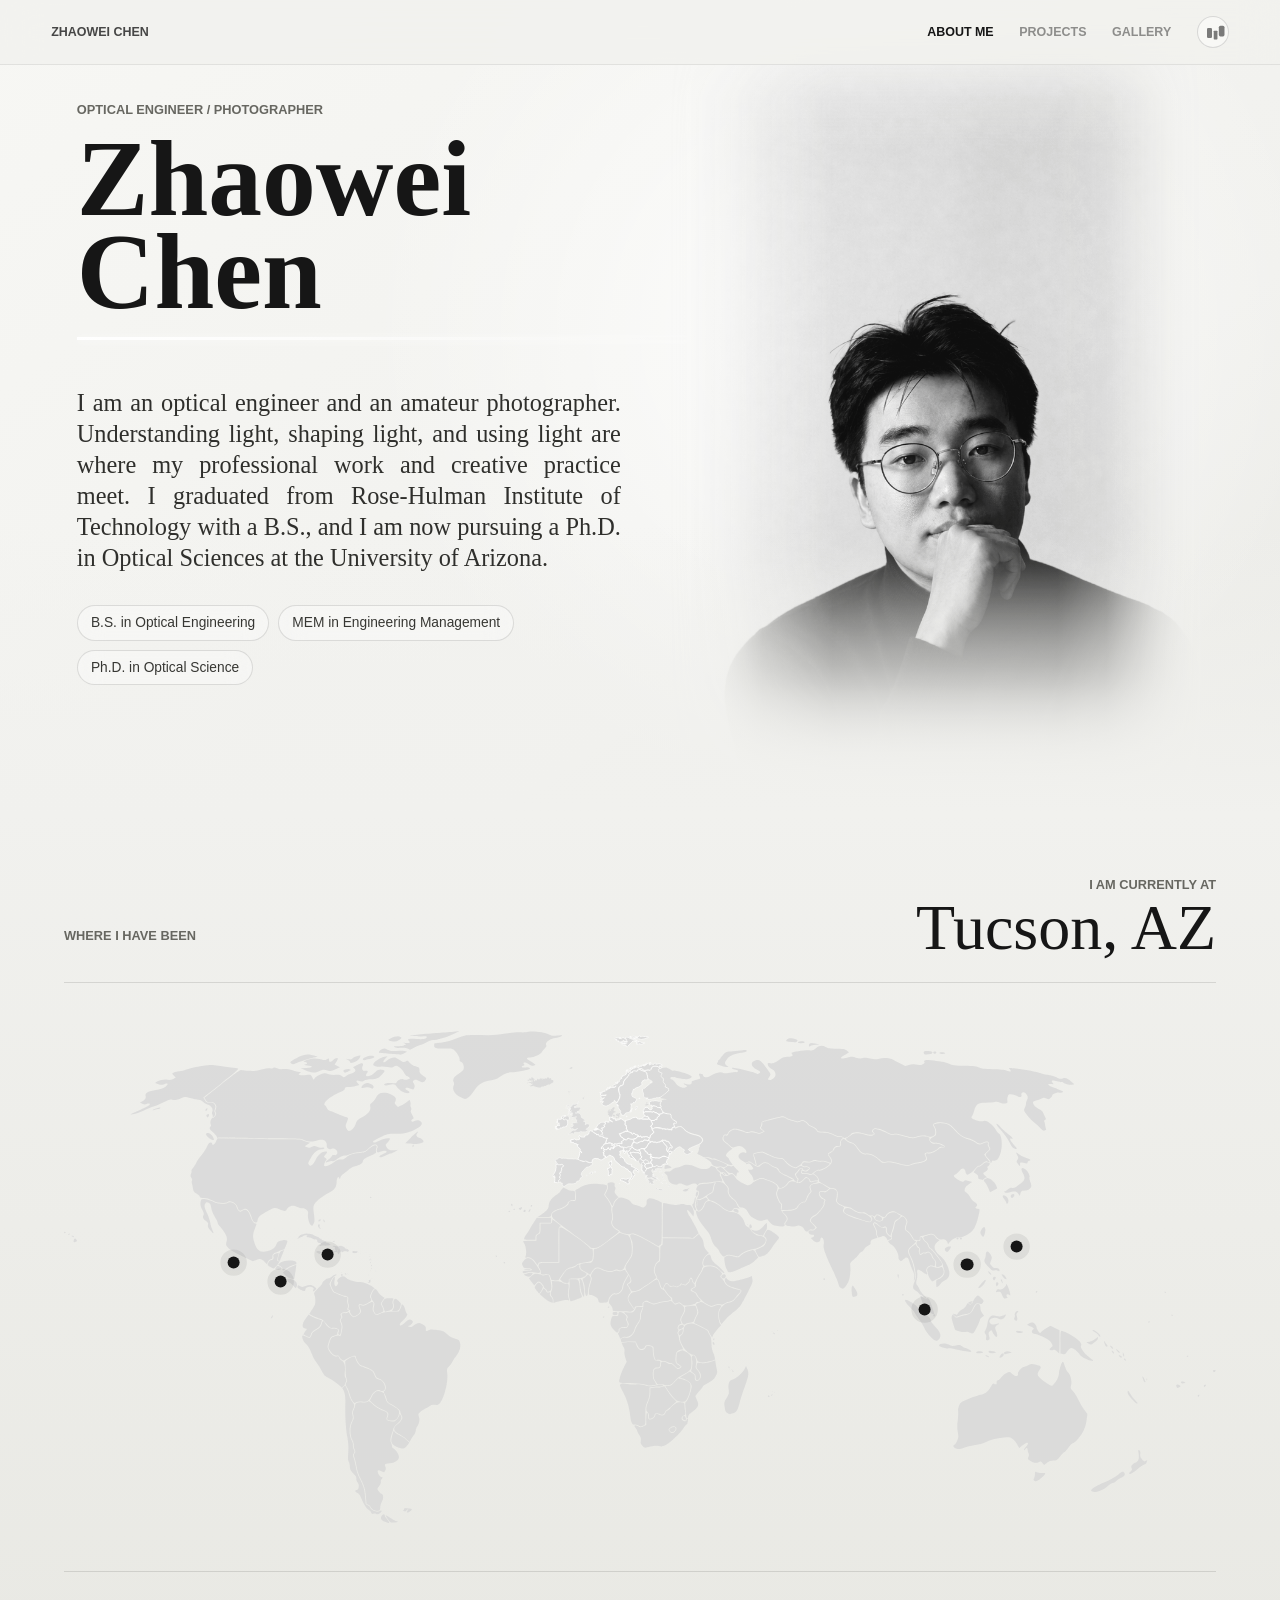
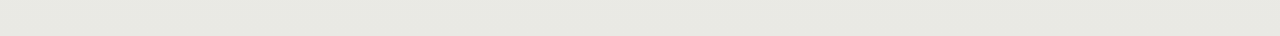
==== index.html @ 00fb849f "Publish personal website" ====
<!doctype html>
<html lang="en">
  <head>
    <meta charset="UTF-8" />
    <meta name="viewport" content="width=device-width, initial-scale=1.0" />
    <title>Zhaowei Chen</title>
    <link rel="stylesheet" href="styles.css" />
    <meta name="referrer" content="strict-origin-when-cross-origin" />
  </head>
  <body>
    <header class="site-header">
      <a class="site-mark" href="index.html">Zhaowei Chen</a>
      <nav class="site-nav" aria-label="Main navigation">
        <a class="is-active" href="index.html">About Me</a>
        <a href="projects.html">Projects</a>
        <a href="gallery.html">Gallery</a>
        <button class="music-toggle" type="button" aria-label="Play rainy jazz background music">
          <span aria-hidden="true"></span>
        </button>
      </nav>
    </header>

    <main class="page-shell">
      <section class="hero" aria-labelledby="intro-title">
        <div class="portrait-wash" aria-hidden="true"></div>

        <div class="intro">
          <p class="eyebrow">Optical engineer / photographer</p>
          <h1 id="intro-title">
            Zhaowei<br />
            Chen
          </h1>
          <p class="intro-copy">
            I am an optical engineer and an amateur photographer. Understanding
            light, shaping light, and using light are where my professional work
            and creative practice meet. I graduated from Rose-Hulman Institute
            of Technology with a B.S., and I am now pursuing a Ph.D. in Optical
            Sciences at the University of Arizona.
          </p>
          <div class="details" aria-label="Profile details">
            <span>B.S. in Optical Engineering</span>
            <span>MEM in Engineering Management</span>
            <span>Ph.D. in Optical Science</span>
          </div>
        </div>
      </section>

      <section class="map-section" aria-labelledby="map-title">
        <div class="map-heading">
          <p class="eyebrow">Where I have been</p>
          <div class="current-location">
            <p>I am currently at</p>
            <h2 id="map-title">Tucson, AZ</h2>
          </div>
        </div>

        <div class="map-wrap" aria-label="World map with places I have lived and worked">
          <img class="world-map" src="Web_image/Map/world-map-gray.svg" alt="" />
          <div class="map-spots" aria-label="Editable map spots"></div>
        </div>
      </section>
    </main>
    <script src="music.js"></script>
    <script src="script.js"></script>
    <script src="site-protection.js"></script>
  </body>
</html>
---- styles.css ----
:root {
  --paper: #f1f1ee;
  --paper-deep: #deded8;
  --ink: #161616;
  --soft-ink: #676761;
  --hairline: rgba(20, 20, 18, 0.12);
  --ua-red: #ab0520;
  --ua-blue: #0c234b;
}

* {
  box-sizing: border-box;
}

html {
  scroll-behavior: smooth;
}

body {
  margin: 0;
  min-height: 100vh;
  color: var(--ink);
  background:
    radial-gradient(circle at 66% 20%, rgba(255, 255, 255, 0.8), transparent 30rem),
    linear-gradient(145deg, #f7f7f4 0%, var(--paper) 46%, var(--paper-deep) 100%);
  font-family: -apple-system, BlinkMacSystemFont, "SF Pro Display", "Segoe UI", sans-serif;
}

.page-shell {
  min-height: 100vh;
  overflow: hidden;
}

.site-header {
  position: fixed;
  top: 0;
  left: 0;
  right: 0;
  z-index: 10;
  display: flex;
  align-items: center;
  justify-content: space-between;
  gap: 1rem;
  padding: 1rem clamp(1.25rem, 4vw, 4rem);
  background: rgba(241, 241, 238, 0.78);
  border-bottom: 1px solid rgba(20, 20, 18, 0.08);
  backdrop-filter: blur(18px);
}

.site-mark,
.site-nav a {
  color: rgba(22, 22, 22, 0.78);
  font-size: 0.78rem;
  font-weight: 650;
  letter-spacing: 0;
  text-decoration: none;
  text-transform: uppercase;
}

.site-nav {
  display: flex;
  align-items: center;
  gap: clamp(0.8rem, 2vw, 1.6rem);
}

.site-nav a {
  color: rgba(22, 22, 22, 0.46);
  transition: color 160ms ease;
}

.site-nav a:hover,
.site-nav a.is-active {
  color: var(--ink);
}

.music-toggle {
  position: relative;
  width: 2rem;
  height: 2rem;
  padding: 0;
  border: 1px solid rgba(22, 22, 22, 0.14);
  border-radius: 50%;
  background: rgba(255, 255, 255, 0.42);
  color: rgba(22, 22, 22, 0.56);
  cursor: pointer;
  transition:
    background 180ms ease,
    border-color 180ms ease,
    color 180ms ease,
    transform 180ms ease;
}

.music-toggle::before {
  content: "";
  position: absolute;
  left: 0.55rem;
  top: 0.68rem;
  width: 0.32rem;
  height: 0.62rem;
  border-radius: 0.08rem;
  background: currentColor;
  box-shadow:
    0.38rem 0.13rem 0 -0.04rem currentColor,
    0.76rem -0.12rem 0 0.02rem currentColor;
}

.music-toggle::after {
  content: "";
  position: absolute;
  inset: 0.38rem;
  border: 1px solid currentColor;
  border-left-color: transparent;
  border-bottom-color: transparent;
  border-radius: 50%;
  opacity: 0;
  transform: rotate(38deg) scale(0.72);
  transition:
    opacity 180ms ease,
    transform 180ms ease;
}

.music-toggle:hover,
.music-toggle.is-playing {
  background: rgba(255, 255, 255, 0.78);
  border-color: rgba(22, 22, 22, 0.28);
  color: var(--ink);
  transform: translateY(-1px);
}

.music-toggle.is-playing::after {
  opacity: 0.72;
  transform: rotate(38deg) scale(1);
}

.hero {
  position: relative;
  display: grid;
  grid-template-columns: minmax(34rem, 0.82fr) minmax(31rem, 0.78fr);
  column-gap: clamp(4rem, 8vw, 9rem);
  width: 100%;
  max-width: 1440px;
  min-height: min(72vh, 860px);
  margin: 0 auto;
  padding: clamp(5.5rem, 8vw, 8rem) clamp(2rem, 5vw, 5rem) clamp(2rem, 5vw, 5rem);
  padding-left: clamp(3rem, 6vw, 7rem);
  padding-right: clamp(3rem, 6vw, 7rem);
  align-items: end;
  isolation: isolate;
}

.portrait-wash {
  position: absolute;
  inset: 0 clamp(3rem, 6vw, 7rem) 0 auto;
  width: min(42vw, 620px);
  z-index: -2;
  background-image: url("Web_image/About%20me/portrait_good.png");
  background-size: min(40vw, 590px) auto;
  background-repeat: no-repeat;
  background-position: right center;
  filter: saturate(0.2) contrast(1.03);
  opacity: 0.94;
  mask-image:
    linear-gradient(90deg, transparent 0%, rgba(0, 0, 0, 0.28) 12%, black 31%, black 73%, rgba(0, 0, 0, 0.55) 88%, transparent 100%),
    linear-gradient(0deg, transparent 0%, rgba(0, 0, 0, 0.22) 6%, rgba(0, 0, 0, 0.72) 16%, black 31%, black 88%, transparent 100%);
  mask-composite: intersect;
  -webkit-mask-image:
    linear-gradient(90deg, transparent 0%, rgba(0, 0, 0, 0.28) 12%, black 31%, black 73%, rgba(0, 0, 0, 0.55) 88%, transparent 100%),
    linear-gradient(0deg, transparent 0%, rgba(0, 0, 0, 0.22) 6%, rgba(0, 0, 0, 0.72) 16%, black 31%, black 88%, transparent 100%);
  -webkit-mask-composite: source-in;
}

.portrait-wash::after {
  content: "";
  position: absolute;
  inset: 0;
  background:
    linear-gradient(180deg, var(--paper) 0%, rgba(241, 241, 238, 0) 18%),
    linear-gradient(90deg, var(--paper) 0%, rgba(241, 241, 238, 0) 18%, rgba(241, 241, 238, 0) 82%, var(--paper) 100%),
    linear-gradient(0deg, var(--paper) 0%, rgba(241, 241, 238, 0.82) 7%, rgba(241, 241, 238, 0.34) 18%, rgba(241, 241, 238, 0) 34%);
  pointer-events: none;
}

.hero::after {
  content: "";
  position: absolute;
  inset: auto 0 0;
  height: 18rem;
  z-index: -1;
  background: linear-gradient(0deg, var(--paper) 0%, rgba(241, 241, 238, 0) 100%);
}

.intro {
  grid-column: 1;
  width: min(640px, 100%);
  padding-bottom: clamp(2rem, 5vw, 4rem);
  transform: none;
}

.eyebrow {
  margin: 0 0 1rem;
  color: var(--soft-ink);
  font-size: clamp(0.72rem, 1vw, 0.82rem);
  font-weight: 600;
  letter-spacing: 0;
  text-transform: uppercase;
}

h2 {
  font-family: Georgia, "Times New Roman", Times, serif;
  letter-spacing: 0;
}

.intro-copy {
  font-family: "Times New Roman", Times, Georgia, serif;
  letter-spacing: 0;
}

h1 {
  position: relative;
  display: inline-block;
  margin: 0;
  font-family: Georgia, "Times New Roman", Times, serif;
  font-size: clamp(4.4rem, 8.4vw, 8.3rem);
  font-weight: 700;
  line-height: 0.86;
  letter-spacing: 0;
}

h1::after {
  content: "";
  display: block;
  width: min(48vw, 620px);
  height: 3px;
  margin-top: clamp(0.75rem, 1.5vw, 1.3rem);
  background: linear-gradient(90deg, rgba(255, 255, 255, 0.98) 0%, rgba(255, 255, 255, 0.7) 38%, rgba(255, 255, 255, 0) 100%);
  box-shadow: 0 1px 10px rgba(255, 255, 255, 0.72);
}

.intro-copy {
  max-width: 590px;
  margin: clamp(2rem, 3.6vw, 3.3rem) 0 0;
  color: #2f2f2c;
  font-size: clamp(1.22rem, 1.9vw, 1.78rem);
  line-height: 1.28;
  text-align: justify;
  text-align-last: left;
}

[contenteditable="true"] {
  border-radius: 6px;
  outline: 0 solid transparent;
  transition: background 160ms ease, outline-color 160ms ease;
}

[contenteditable="true"]:focus {
  background: rgba(255, 255, 255, 0.28);
  outline: 1px solid rgba(22, 22, 22, 0.14);
}

.details {
  display: flex;
  flex-wrap: wrap;
  gap: 0.55rem;
  margin-top: clamp(1.5rem, 3vw, 2rem);
}

.details span {
  border: 1px solid var(--hairline);
  border-radius: 999px;
  padding: 0.58rem 0.82rem;
  color: #373733;
  background: rgba(255, 255, 255, 0.32);
  backdrop-filter: blur(12px);
  font-size: 0.86rem;
}

.map-section {
  padding: clamp(2.5rem, 5vw, 5rem) clamp(1.25rem, 5vw, 5rem) clamp(2.5rem, 5vw, 5rem);
  background: linear-gradient(180deg, var(--paper) 0%, #e9e9e4 100%);
}

.map-heading {
  display: flex;
  justify-content: space-between;
  gap: 1.25rem;
  align-items: end;
  max-width: 1180px;
  margin: 0 auto 1.4rem;
}

.current-location {
  text-align: right;
}

.current-location p {
  margin: 0 0 0.4rem;
  color: var(--soft-ink);
  font-size: clamp(0.78rem, 1vw, 0.9rem);
  font-weight: 650;
  letter-spacing: 0;
  text-transform: uppercase;
}

.map-heading h2 {
  margin: 0;
  font-size: clamp(2.2rem, 5vw, 5.4rem);
  font-weight: 400;
  line-height: 0.95;
  text-align: right;
}

.map-wrap {
  position: relative;
  max-width: 1180px;
  margin: 0 auto;
  border-top: 1px solid var(--hairline);
  border-bottom: 1px solid var(--hairline);
  padding: clamp(1.5rem, 4vw, 3rem) 0;
  user-select: none;
}

.world-map {
  display: block;
  width: 100%;
  height: auto;
  opacity: 0.82;
  filter: grayscale(1) contrast(0.95) brightness(1.08);
  pointer-events: none;
}

.map-spots {
  position: absolute;
  inset: clamp(1.5rem, 4vw, 3rem) 0;
  pointer-events: none;
}

.map-spot {
  position: absolute;
  width: 1.8rem;
  height: 1.8rem;
  padding: 0;
  border: 0;
  background: transparent;
  cursor: pointer;
  outline: none;
  transform: translate(-50%, -50%);
  pointer-events: auto;
}

.marker-dot {
  position: absolute;
  inset: 0.52rem;
  border-radius: 50%;
  background: var(--ink);
  box-shadow: 0 0 0 0.45rem rgba(22, 22, 22, 0.07);
  transition: background 160ms ease, box-shadow 160ms ease, transform 160ms ease;
}

.map-spot:hover .marker-dot,
.map-spot:focus .marker-dot {
  background: #050505;
  box-shadow: 0 0 0 0.65rem rgba(255, 255, 255, 0.9), 0 0 0 0.86rem rgba(22, 22, 22, 0.16);
  transform: scale(1.08);
}

.ua-card {
  position: absolute;
  left: 50%;
  bottom: calc(100% + 0.85rem);
  display: grid;
  width: 11.4rem;
  min-height: 8.2rem;
  place-items: center;
  gap: 0.42rem;
  padding: 0.82rem 0.86rem 0.78rem;
  border: 1px solid rgba(22, 22, 22, 0.14);
  border-radius: 8px;
  background: rgba(255, 255, 255, 0.92);
  box-shadow: 0 16px 34px rgba(0, 0, 0, 0.12);
  opacity: 0;
  transform: translate(-50%, 8px);
  transition: opacity 180ms ease, transform 180ms ease;
  pointer-events: none;
}

.place-logos {
  display: flex;
  min-height: 3.2rem;
  align-items: center;
  justify-content: center;
  gap: 0.5rem;
}

.place-logo {
  display: block;
  max-width: 4.6rem;
  max-height: 3.2rem;
  object-fit: contain;
  filter: saturate(0.8) contrast(0.95);
}

.place-logo-secondary {
  max-width: 2.4rem;
  max-height: 2.4rem;
}

.ua-label {
  color: var(--soft-ink);
  font-family: -apple-system, BlinkMacSystemFont, "Segoe UI", sans-serif;
  font-size: 0.76rem;
  font-weight: 700;
  line-height: 1.1;
  text-align: center;
}

.spot-time {
  color: rgba(22, 22, 22, 0.58);
  font-size: 0.68rem;
  font-weight: 600;
  line-height: 1.18;
  text-align: center;
}

.map-spot:hover .ua-card,
.map-spot:focus .ua-card {
  opacity: 1;
  transform: translate(-50%, 0);
}

.blank-page {
  min-height: 100vh;
  display: grid;
  place-items: center;
  padding: 7rem 1.25rem 3rem;
}

.blank-page h1 {
  font-size: clamp(4rem, 12vw, 10rem);
  text-align: center;
}

.gallery-page {
  min-height: 100vh;
  padding: clamp(7rem, 10vw, 9rem) 0 clamp(3rem, 6vw, 5rem);
}

.gallery-hero {
  width: min(1240px, calc(100% - 2.5rem));
  margin: 0 auto clamp(2.5rem, 6vw, 5rem);
}

.gallery-hero h1 {
  margin: 0;
  font-size: clamp(5rem, 13vw, 12rem);
}

.gallery-hero p:last-child {
  max-width: 560px;
  margin: 1rem 0 0;
  color: #373733;
  font-family: "Times New Roman", Times, Georgia, serif;
  font-size: clamp(1.15rem, 1.8vw, 1.55rem);
  line-height: 1.3;
}

.gallery-wall {
  position: relative;
  min-height: clamp(28rem, 62vh, 43rem);
  overflow: hidden;
  border-top: 1px solid var(--hairline);
  border-bottom: 1px solid var(--hairline);
}

.gallery-track {
  position: relative;
  display: block;
  height: clamp(28rem, 62vh, 43rem);
  overflow: hidden;
  padding: clamp(1rem, 2vw, 1.8rem) 0;
  scrollbar-width: none;
  opacity: 0;
  transition: opacity 260ms ease;
}

.gallery-track.is-ready {
  opacity: 1;
}

.gallery-track::-webkit-scrollbar {
  display: none;
}

.gallery-tile {
  position: absolute;
  left: 50%;
  bottom: clamp(1rem, 2.8vw, 2.4rem);
  height: min(72%, 31rem);
  margin: 0;
  overflow: hidden;
  border-radius: 8px;
  background: rgba(255, 255, 255, 0.28);
  box-shadow: 0 24px 56px rgba(22, 22, 22, 0.12);
  opacity: var(--gallery-opacity, 0.5);
  transform: translateX(calc(-50% + var(--gallery-x, 0vw))) translateY(var(--gallery-lift, 3rem)) rotate(var(--gallery-tilt, 0deg)) scale(var(--gallery-scale, 0.86));
  transform-origin: center bottom;
  transition:
    opacity 280ms ease,
    transform 520ms cubic-bezier(0.22, 1, 0.36, 1),
    box-shadow 280ms ease;
  will-change: transform, opacity;
}

.gallery-tile.is-centered {
  box-shadow: 0 34px 76px rgba(22, 22, 22, 0.2);
}

.gallery-tile::after {
  content: "";
  position: absolute;
  inset: 0;
  background:
    linear-gradient(90deg, rgba(241, 241, 238, 0.3), transparent 12%, transparent 88%, rgba(241, 241, 238, 0.3)),
    linear-gradient(0deg, rgba(0, 0, 0, 0.16), transparent 22%, transparent 78%, rgba(255, 255, 255, 0.16));
  pointer-events: none;
  opacity: 0.55;
  transition: opacity 280ms ease;
}

.gallery-tile.is-centered::after {
  opacity: 0.28;
}

.gallery-tile img {
  display: block;
  width: 100%;
  height: 100%;
  object-fit: cover;
  filter: saturate(0.92) contrast(0.98);
  transition: transform 320ms ease, filter 320ms ease;
  -webkit-user-drag: none;
  user-select: none;
}

.gallery-tile:hover img {
  transform: scale(1.035);
  filter: saturate(1) contrast(1.03);
}

.gallery-tile.tall {
  width: min(31vw, 20rem);
}

.gallery-tile.wide {
  width: min(52vw, 36rem);
}

.gallery-tile.square {
  width: min(38vw, 26rem);
}

.gallery-edge {
  position: absolute;
  top: 0;
  bottom: 0;
  z-index: 2;
  width: min(12vw, 10rem);
  pointer-events: none;
}

.gallery-edge.left {
  left: 0;
  background: linear-gradient(90deg, var(--paper) 0%, rgba(241, 241, 238, 0) 100%);
}

.gallery-edge.right {
  right: 0;
  background: linear-gradient(270deg, var(--paper) 0%, rgba(241, 241, 238, 0) 100%);
}

.gallery-arrow {
  position: absolute;
  top: 50%;
  z-index: 300;
  display: grid;
  place-items: center;
  width: clamp(2.7rem, 4vw, 3.4rem);
  height: clamp(2.7rem, 4vw, 3.4rem);
  padding: 0;
  border: 1px solid rgba(22, 22, 22, 0.14);
  border-radius: 50%;
  background: rgba(255, 255, 255, 0.68);
  color: var(--ink);
  cursor: pointer;
  font-family: Georgia, "Times New Roman", serif;
  font-size: clamp(2.2rem, 4vw, 3rem);
  line-height: 1;
  pointer-events: auto;
  transform: translateY(-50%);
  transition:
    background 180ms ease,
    border-color 180ms ease,
    opacity 180ms ease,
    transform 180ms ease;
  backdrop-filter: blur(16px);
}

.gallery-arrow:hover {
  background: rgba(255, 255, 255, 0.9);
  border-color: rgba(22, 22, 22, 0.28);
  transform: translateY(-50%) scale(1.05);
}

.gallery-arrow:focus-visible {
  outline: 2px solid rgba(22, 22, 22, 0.45);
  outline-offset: 4px;
}

.gallery-arrow-left {
  left: clamp(0.75rem, 2vw, 2rem);
}

.gallery-arrow-right {
  right: clamp(0.75rem, 2vw, 2rem);
}

.project-page {
  width: min(1240px, calc(100% - 2.5rem));
  margin: 0 auto;
  padding: clamp(7rem, 10vw, 9rem) 0 clamp(4rem, 8vw, 7rem);
}

.project-hero {
  max-width: 820px;
  margin-bottom: clamp(3rem, 7vw, 6rem);
}

.project-hero h1 {
  margin: 0;
  font-size: clamp(4rem, 9vw, 8rem);
}

.project-hero p:last-child {
  max-width: 620px;
  margin: 1.2rem 0 0;
  color: #373733;
  font-family: "Times New Roman", Times, Georgia, serif;
  font-size: clamp(1.22rem, 2vw, 1.75rem);
  line-height: 1.25;
}

.project-section {
  padding: clamp(2.5rem, 5vw, 4.5rem) 0;
  border-top: 1px solid var(--hairline);
}

.skills-section {
  padding: clamp(2rem, 4vw, 3.5rem) 0 clamp(2.5rem, 5vw, 4.5rem);
  border-top: 1px solid var(--hairline);
}

.section-kicker {
  display: flex;
  align-items: end;
  justify-content: space-between;
  gap: 1.25rem;
  margin-bottom: clamp(1.4rem, 3vw, 2.2rem);
}

.section-kicker h2 {
  max-width: 760px;
  margin: 0;
  font-size: clamp(2rem, 4.6vw, 4.6rem);
  font-weight: 400;
  line-height: 0.96;
  text-align: right;
}

.project-grid {
  display: grid;
  grid-template-columns: repeat(3, minmax(0, 1fr));
  gap: clamp(1rem, 2vw, 1.5rem);
}

.skills-grid {
  display: grid;
  grid-template-columns: repeat(2, minmax(0, 1fr));
  gap: clamp(1rem, 2vw, 1.5rem);
}

.skill-block {
  padding: clamp(1rem, 2vw, 1.45rem);
  border: 1px solid rgba(20, 20, 18, 0.1);
  border-radius: 8px;
  background: rgba(255, 255, 255, 0.34);
  box-shadow: 0 18px 45px rgba(22, 22, 22, 0.04);
}

.skill-block h3 {
  margin: 0 0 0.65rem;
  font-family: Georgia, "Times New Roman", Times, serif;
  font-size: clamp(1.35rem, 2vw, 2rem);
  line-height: 1;
}

.skill-block p {
  margin: 0;
  color: rgba(22, 22, 22, 0.62);
  font-family: "Times New Roman", Times, Georgia, serif;
  font-size: clamp(1rem, 1.2vw, 1.12rem);
  line-height: 1.42;
}

.project-card {
  display: grid;
  grid-template-rows: auto 1fr;
  min-height: 100%;
  overflow: hidden;
  border: 1px solid rgba(20, 20, 18, 0.1);
  border-radius: 8px;
  background: rgba(255, 255, 255, 0.34);
  box-shadow: 0 18px 45px rgba(22, 22, 22, 0.045);
  min-width: 0;
}

.project-media {
  display: grid;
  width: 100%;
  aspect-ratio: 16 / 10;
  margin: 0;
  place-items: center;
  overflow: hidden;
  padding: clamp(0.9rem, 2vw, 1.35rem);
  background: rgba(255, 255, 255, 0.86);
  border-bottom: 1px solid rgba(20, 20, 18, 0.08);
}

.project-media img,
.project-media video {
  display: block;
  width: 100%;
  height: 100%;
  object-fit: contain;
}

.project-media.cover img,
.project-media.cover video {
  object-fit: contain;
}

.project-media.contain img {
  width: 100%;
  height: 100%;
  object-fit: contain;
}

.project-media.fit {
  aspect-ratio: 1 / 1;
  padding: 0.55rem;
}

.project-media.fit img {
  object-fit: contain;
}

.project-copy {
  padding: 1rem 1.05rem 1.15rem;
}

.project-time {
  margin: 0 0 0.55rem;
  color: var(--soft-ink);
  font-size: 0.72rem;
  font-weight: 700;
  line-height: 1.25;
  text-transform: uppercase;
}

.project-copy h3 {
  margin: 0 0 0.8rem;
  color: var(--ink);
  font-family: Georgia, "Times New Roman", Times, serif;
  font-size: clamp(1.12rem, 1.4vw, 1.38rem);
  line-height: 1.08;
}

.project-copy p:last-child {
  margin: 0;
  color: #373733;
  font-family: "Times New Roman", Times, Georgia, serif;
  font-size: 1rem;
  line-height: 1.42;
  overflow-wrap: anywhere;
}

.honors-list {
  display: grid;
  gap: 0;
  border-top: 1px solid var(--hairline);
}

.honor-item {
  display: grid;
  grid-template-columns: minmax(5rem, 0.18fr) minmax(16rem, 0.45fr) minmax(18rem, 0.7fr);
  gap: clamp(1rem, 3vw, 2.5rem);
  padding: clamp(1.1rem, 2vw, 1.55rem) 0;
  border-bottom: 1px solid var(--hairline);
}

.honor-item .project-time {
  margin: 0;
}

.honor-item h3 {
  margin: 0;
  color: var(--ink);
  font-family: Georgia, "Times New Roman", Times, serif;
  font-size: clamp(1.12rem, 1.6vw, 1.5rem);
  line-height: 1.08;
}

.honor-item p:last-child {
  margin: 0;
  color: rgba(22, 22, 22, 0.52);
  font-family: "Times New Roman", Times, Georgia, serif;
  font-size: clamp(1rem, 1.2vw, 1.12rem);
  line-height: 1.38;
}

@media (max-width: 760px) {
  body {
    overflow-x: hidden;
  }

  .site-header {
    gap: 0.6rem;
    padding: 0.8rem 1rem;
  }

  .site-mark,
  .site-nav a {
    font-size: 0.66rem;
  }

  .site-nav {
    gap: 0.72rem;
  }

  .music-toggle {
    width: 1.75rem;
    height: 1.75rem;
  }

  .music-toggle::before {
    left: 0.48rem;
    top: 0.58rem;
  }

  .hero {
    display: grid;
    grid-template-columns: 1fr;
    min-height: 88vh;
    padding: 5.25rem 1.25rem 1.25rem;
    overflow: hidden;
  }

  .hero::before {
    content: "";
    position: absolute;
    inset: 0;
    z-index: -1;
    background: linear-gradient(90deg, rgba(241, 241, 238, 0.98) 0%, rgba(241, 241, 238, 0.96) 58%, rgba(241, 241, 238, 0.34) 78%, transparent 100%);
  }

  .portrait-wash {
    inset: 0;
    width: 100%;
    background-size: min(130vw, 650px) auto;
    background-position: right -20rem top 20%;
    opacity: 0.92;
    mask-image:
      linear-gradient(90deg, transparent 0%, black 16%, black 84%, transparent 100%),
      linear-gradient(0deg, transparent 0%, black 18%, black 88%, transparent 100%);
    -webkit-mask-image:
      linear-gradient(90deg, transparent 0%, black 16%, black 84%, transparent 100%),
      linear-gradient(0deg, transparent 0%, black 18%, black 88%, transparent 100%);
  }

  .intro {
    width: calc(100vw - 2.5rem);
    max-width: calc(100vw - 2.5rem);
    padding-bottom: 1rem;
    transform: none;
  }

  h1 {
    font-size: clamp(3rem, 13vw, 3.95rem);
    line-height: 0.88;
  }

  h1::after {
    width: min(78vw, 19rem);
    height: 2px;
    margin-top: 0.7rem;
  }

  .intro-copy {
    width: 100%;
    max-width: 16.6rem;
    font-size: clamp(1.02rem, 4.7vw, 1.22rem);
    line-height: 1.32;
    text-align: justify;
  }

  .details span {
    font-size: 0.78rem;
  }

  .details {
    max-width: 16.6rem;
  }

  .map-heading {
    display: block;
  }

  .current-location {
    text-align: left;
  }

  .map-heading h2 {
    margin-top: 0.75rem;
    text-align: left;
  }

  .world-map {
    width: 190%;
    transform: translateX(-20%);
  }

  .map-spot {
    left: 15.8%;
    top: 45%;
  }

  .project-page {
    width: 100%;
    padding-left: 1rem;
    padding-right: 1rem;
    padding-top: 6rem;
    overflow: hidden;
  }

  .project-hero h1 {
    max-width: 100%;
    font-size: clamp(3.05rem, 13.4vw, 3.75rem);
    line-height: 0.9;
  }

  .project-hero p:last-child {
    max-width: 100%;
    font-size: clamp(1.05rem, 5vw, 1.24rem);
  }

  .section-kicker {
    display: block;
  }

  .section-kicker h2 {
    margin-top: 0.7rem;
    text-align: left;
  }

  .project-grid {
    grid-template-columns: 1fr;
  }

  .skills-grid {
    grid-template-columns: 1fr;
  }

  .project-card {
    width: 100%;
  }

  .project-copy h3 {
    overflow-wrap: anywhere;
  }

  .honor-item {
    grid-template-columns: 1fr;
    gap: 0.45rem;
  }

  .gallery-page {
    padding-top: 6rem;
    overflow: hidden;
  }

  .gallery-hero {
    width: calc(100% - 2rem);
  }

  .gallery-hero h1 {
    font-size: clamp(4rem, 18vw, 5.2rem);
    line-height: 0.9;
  }

  .gallery-hero p:last-child {
    max-width: 100%;
    font-size: clamp(1rem, 5vw, 1.18rem);
  }

  .gallery-wall,
  .gallery-track {
    height: 70vh;
    min-height: 34rem;
  }

  .gallery-track {
    padding-inline: 0;
  }

  .gallery-tile.tall {
    width: 68vw;
  }

  .gallery-tile.wide {
    width: 86vw;
  }

  .gallery-tile.square {
    width: 76vw;
  }
}

@media (min-width: 761px) and (max-width: 1100px) {
  .project-grid {
    grid-template-columns: repeat(2, minmax(0, 1fr));
  }
}
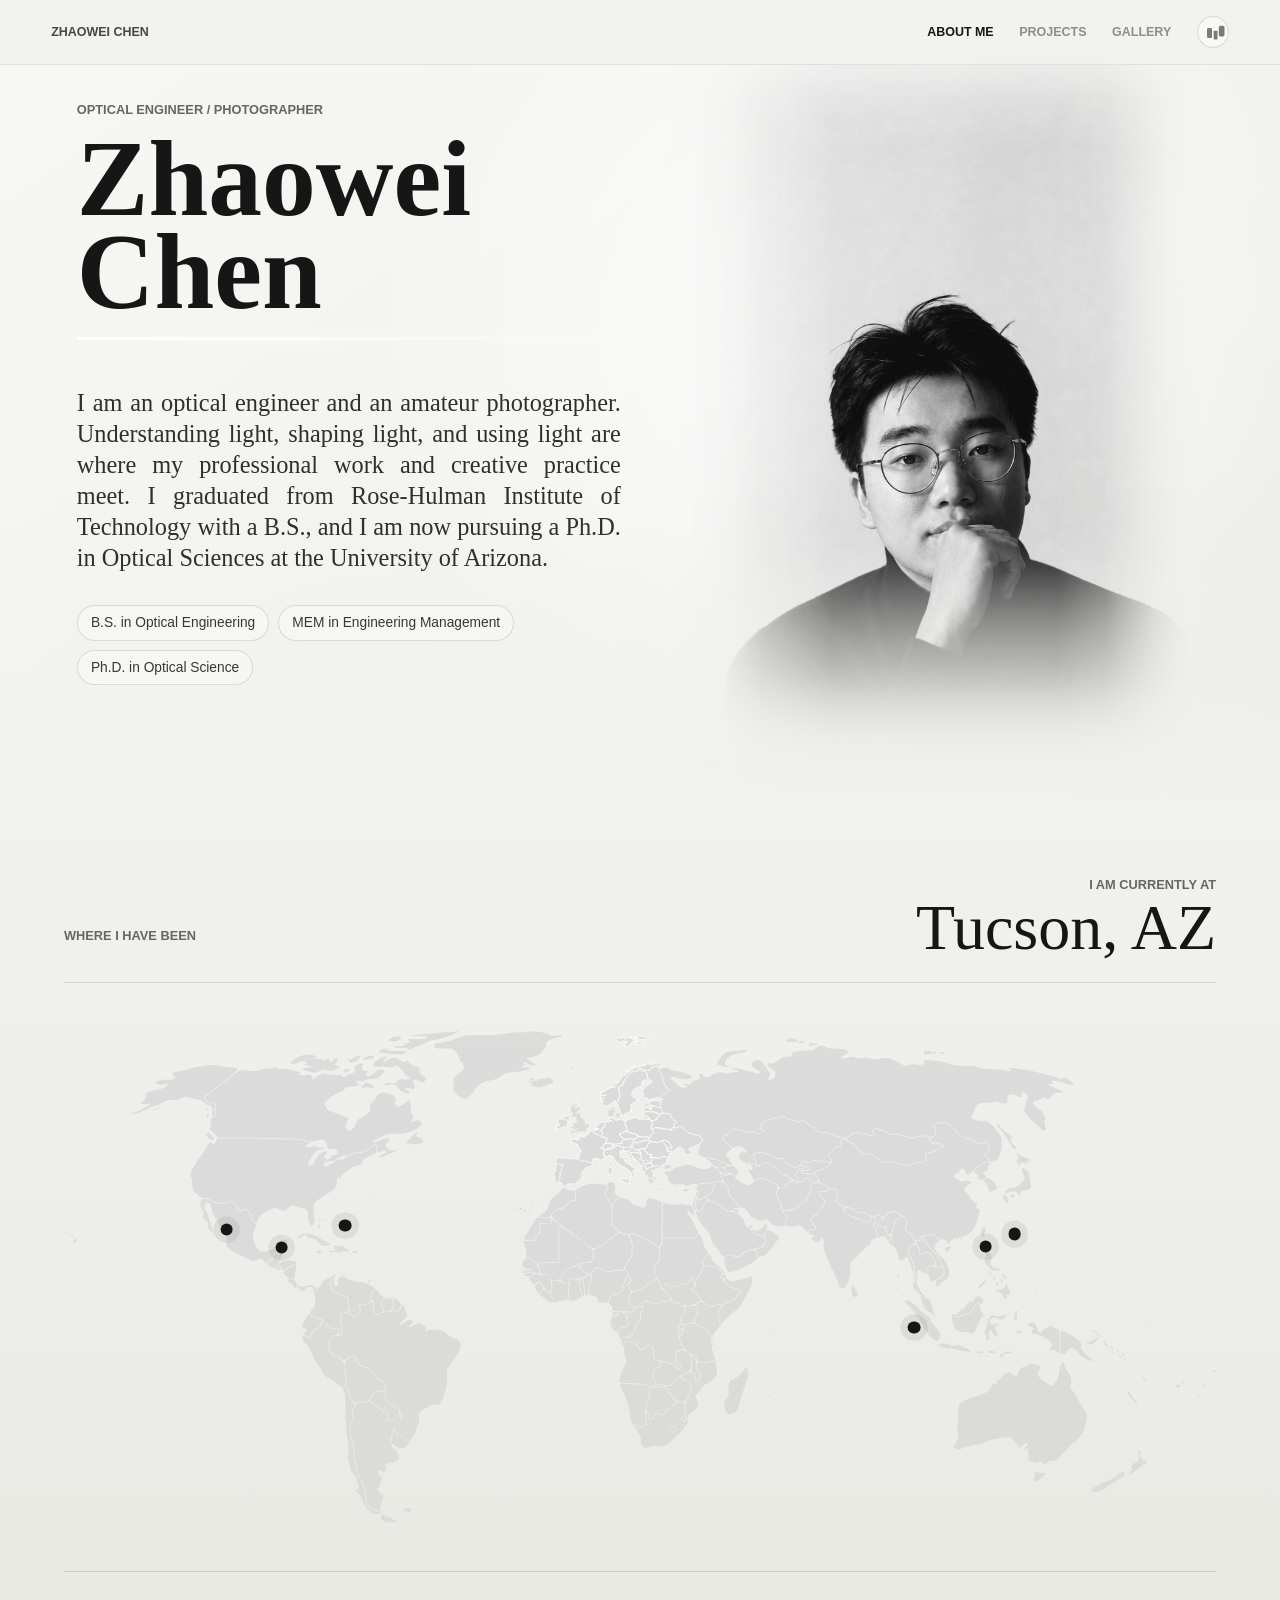
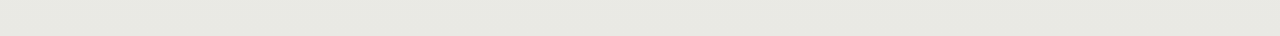
==== commit 609bb026: "Fix responsive map marker positions" ====
--- a/index.html
+++ b/index.html
@@ -55,8 +55,10 @@
         </div>
 
         <div class="map-wrap" aria-label="World map with places I have lived and worked">
-          <img class="world-map" src="Web_image/Map/world-map-gray.svg" alt="" />
-          <div class="map-spots" aria-label="Editable map spots"></div>
+          <div class="map-canvas">
+            <img class="world-map" src="Web_image/Map/world-map-gray.svg" alt="" />
+            <div class="map-spots" aria-label="Map location spots"></div>
+          </div>
         </div>
       </section>
     </main>
--- a/styles.css
+++ b/styles.css
@@ -319,6 +319,11 @@
   user-select: none;
 }
 
+.map-canvas {
+  position: relative;
+  width: 100%;
+}
+
 .world-map {
   display: block;
   width: 100%;
@@ -330,7 +335,7 @@
 
 .map-spots {
   position: absolute;
-  inset: clamp(1.5rem, 4vw, 3rem) 0;
+  inset: 0;
   pointer-events: none;
 }
 
@@ -932,14 +937,9 @@
     text-align: left;
   }
 
-  .world-map {
+  .map-canvas {
     width: 190%;
     transform: translateX(-20%);
-  }
-
-  .map-spot {
-    left: 15.8%;
-    top: 45%;
   }
 
   .project-page {
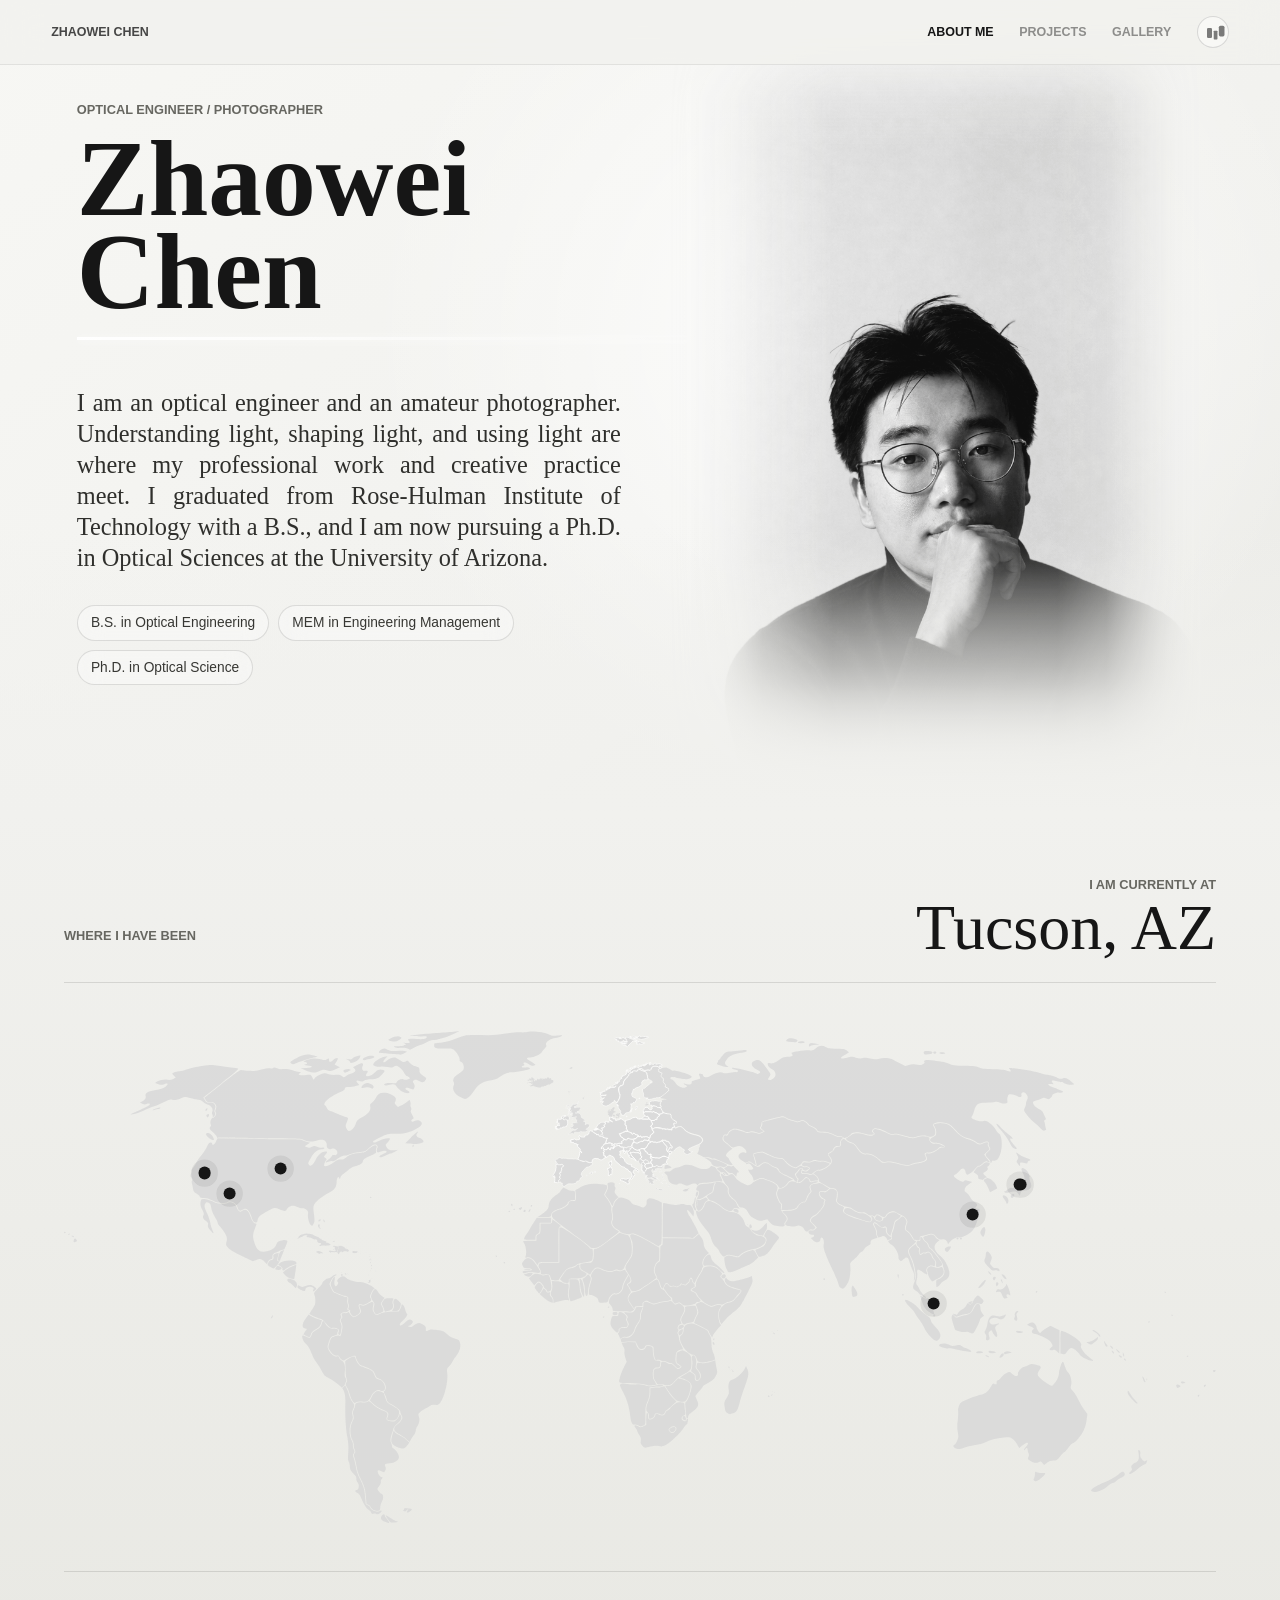
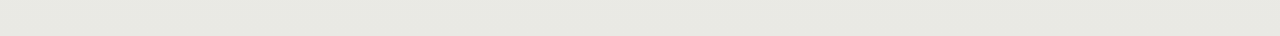
==== commit 08cf3c4a: "Force fresh public map positions" ====
--- a/index.html
+++ b/index.html
@@ -4,7 +4,7 @@
     <meta charset="UTF-8" />
     <meta name="viewport" content="width=device-width, initial-scale=1.0" />
     <title>Zhaowei Chen</title>
-    <link rel="stylesheet" href="styles.css" />
+    <link rel="stylesheet" href="styles.css?v=20260813-mapfix2" />
     <meta name="referrer" content="strict-origin-when-cross-origin" />
   </head>
   <body>
@@ -62,8 +62,8 @@
         </div>
       </section>
     </main>
-    <script src="music.js"></script>
-    <script src="script.js"></script>
-    <script src="site-protection.js"></script>
+    <script src="music.js?v=20260813-mapfix2"></script>
+    <script src="script.js?v=20260813-mapfix2"></script>
+    <script src="site-protection.js?v=20260813-mapfix2"></script>
   </body>
 </html>
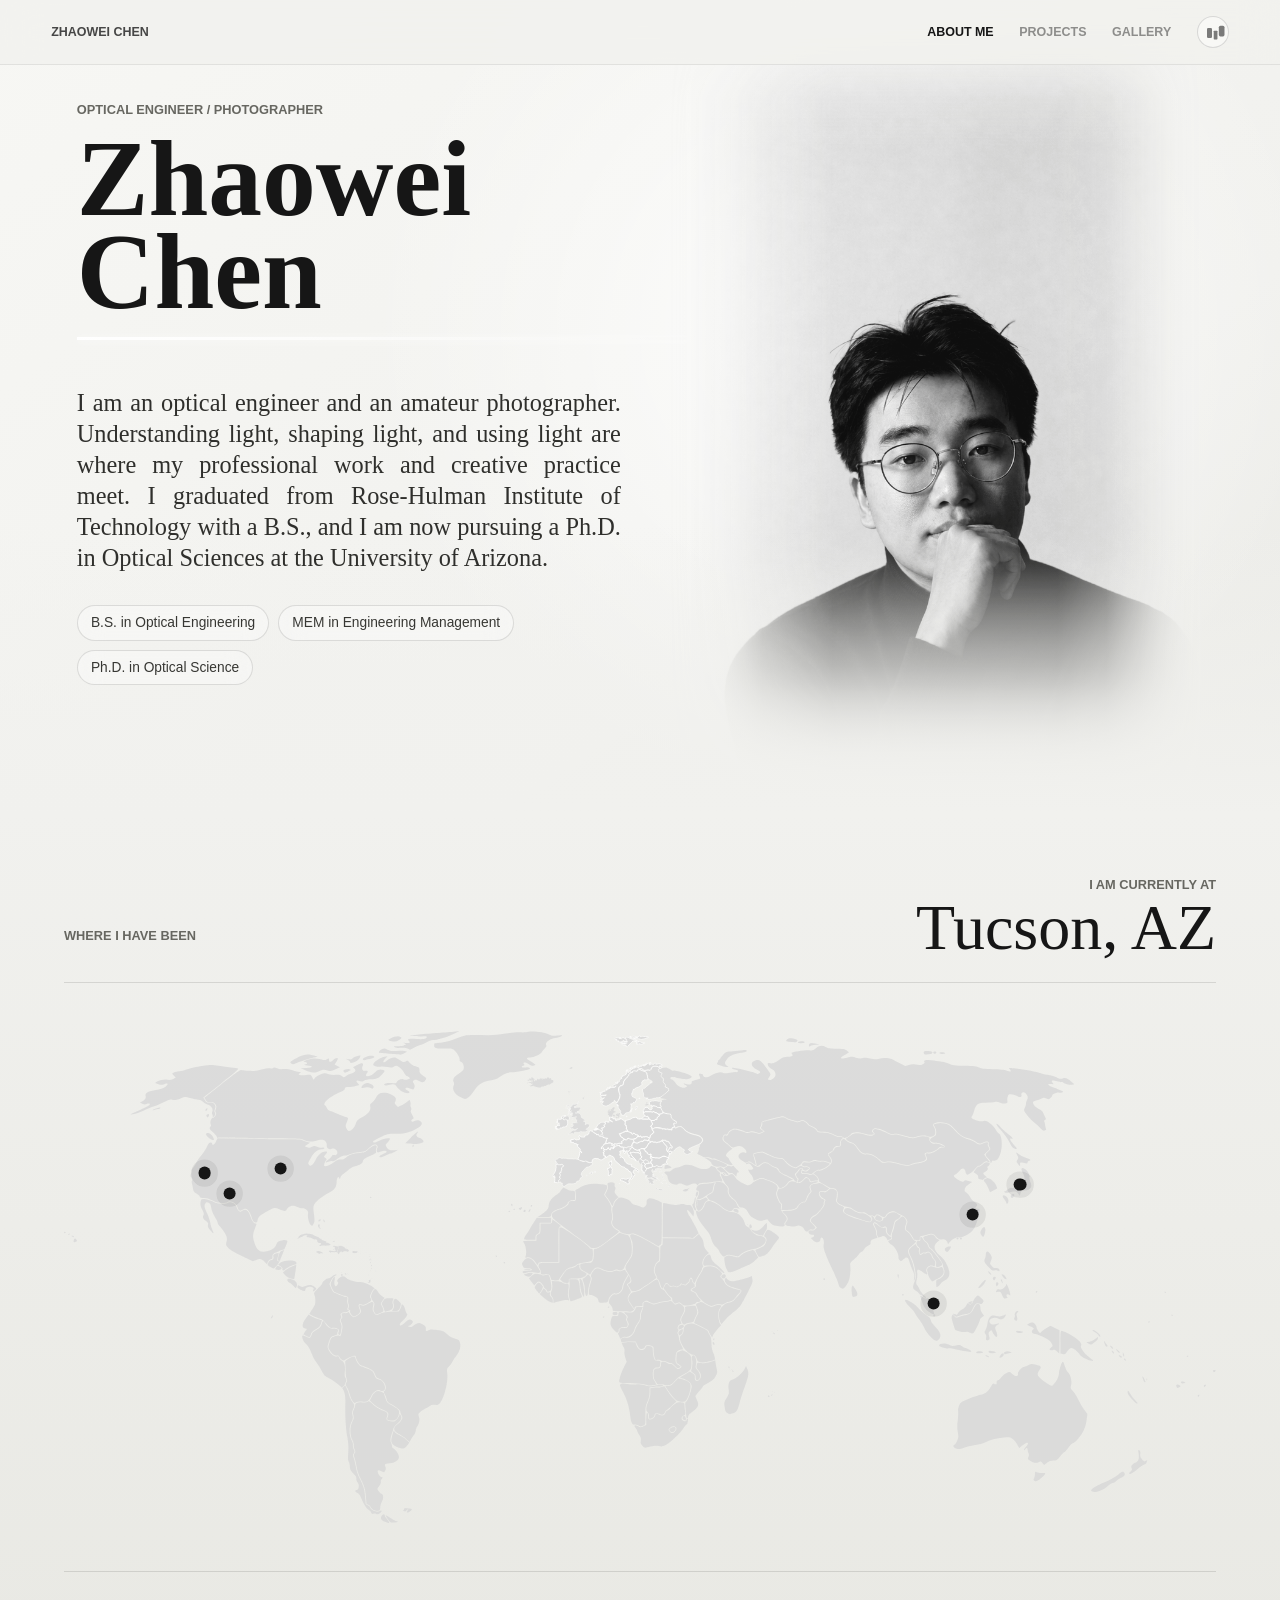
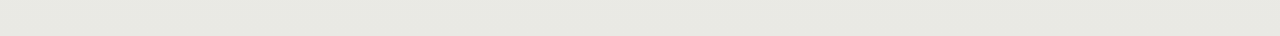
==== commit b25f1a25: "Configure custom domain and polish about page" ====
--- a/index.html
+++ b/index.html
@@ -4,7 +4,7 @@
     <meta charset="UTF-8" />
     <meta name="viewport" content="width=device-width, initial-scale=1.0" />
     <title>Zhaowei Chen</title>
-    <link rel="stylesheet" href="styles.css?v=20260813-mapfix2" />
+    <link rel="stylesheet" href="styles.css?v=20260814-watermark-originalscale" />
     <meta name="referrer" content="strict-origin-when-cross-origin" />
   </head>
   <body>
--- a/styles.css
+++ b/styles.css
@@ -153,7 +153,7 @@
   inset: 0 clamp(3rem, 6vw, 7rem) 0 auto;
   width: min(42vw, 620px);
   z-index: -2;
-  background-image: url("Web_image/About%20me/portrait_good.png");
+  background-image: url("Web_image/About%20me/portrait_good.png?v=20260814-watermark-originalscale");
   background-size: min(40vw, 590px) auto;
   background-repeat: no-repeat;
   background-position: right center;
@@ -837,35 +837,41 @@
   }
 
   .site-header {
-    gap: 0.6rem;
-    padding: 0.8rem 1rem;
+    gap: 0.45rem;
+    padding: 0.75rem 0.75rem;
+  }
+
+  .site-mark {
+    display: none;
   }
 
   .site-mark,
   .site-nav a {
-    font-size: 0.66rem;
+    font-size: 0.54rem;
   }
 
   .site-nav {
-    gap: 0.72rem;
+    width: 100%;
+    gap: 0.42rem;
+    justify-content: space-between;
   }
 
   .music-toggle {
-    width: 1.75rem;
-    height: 1.75rem;
+    width: 1.46rem;
+    height: 1.46rem;
   }
 
   .music-toggle::before {
-    left: 0.48rem;
-    top: 0.58rem;
+    left: 0.38rem;
+    top: 0.46rem;
   }
 
   .hero {
     display: grid;
     grid-template-columns: 1fr;
-    min-height: 88vh;
-    padding: 5.25rem 1.25rem 1.25rem;
-    overflow: hidden;
+    min-height: auto;
+    padding: 5.25rem 1rem 2rem;
+    overflow: visible;
   }
 
   .hero::before {
@@ -877,11 +883,11 @@
   }
 
   .portrait-wash {
-    inset: 0;
+    inset: 0 0 0 auto;
     width: 100%;
-    background-size: min(130vw, 650px) auto;
-    background-position: right -20rem top 20%;
-    opacity: 0.92;
+    background-size: min(112vw, 520px) auto;
+    background-position: right -15rem top 1.2rem;
+    opacity: 0.38;
     mask-image:
       linear-gradient(90deg, transparent 0%, black 16%, black 84%, transparent 100%),
       linear-gradient(0deg, transparent 0%, black 18%, black 88%, transparent 100%);
@@ -891,8 +897,8 @@
   }
 
   .intro {
-    width: calc(100vw - 2.5rem);
-    max-width: calc(100vw - 2.5rem);
+    width: 100%;
+    max-width: 100%;
     padding-bottom: 1rem;
     transform: none;
   }
@@ -909,19 +915,25 @@
   }
 
   .intro-copy {
-    width: 100%;
-    max-width: 16.6rem;
-    font-size: clamp(1.02rem, 4.7vw, 1.22rem);
-    line-height: 1.32;
-    text-align: justify;
+    width: min(100%, 20.5rem);
+    max-width: min(100%, 20.5rem);
+    margin-top: 1.45rem;
+    font-size: clamp(0.96rem, 4vw, 1.05rem);
+    line-height: 1.38;
+    text-align: left;
+    overflow-wrap: break-word;
   }
 
   .details span {
+    max-width: 100%;
     font-size: 0.78rem;
+    overflow-wrap: break-word;
   }
 
   .details {
-    max-width: 16.6rem;
+    flex-direction: column;
+    align-items: flex-start;
+    max-width: 100%;
   }
 
   .map-heading {
@@ -1033,6 +1045,64 @@
   }
 }
 
+@media (max-height: 520px) and (orientation: landscape) and (max-width: 960px) {
+  body {
+    overflow-x: hidden;
+  }
+
+  .hero {
+    display: grid;
+    grid-template-columns: minmax(0, 1fr);
+    min-height: auto;
+    padding: 4.6rem 1.25rem 1.5rem;
+    overflow: visible;
+  }
+
+  .hero::before {
+    content: "";
+    position: absolute;
+    inset: 0;
+    z-index: -1;
+    background: linear-gradient(90deg, rgba(241, 241, 238, 0.98) 0%, rgba(241, 241, 238, 0.95) 68%, rgba(241, 241, 238, 0.52) 100%);
+  }
+
+  .portrait-wash {
+    inset: 0 0 0 auto;
+    width: 48%;
+    background-size: auto 118%;
+    background-position: right -1.5rem center;
+    opacity: 0.3;
+  }
+
+  .intro {
+    width: min(62vw, 34rem);
+    max-width: 34rem;
+    padding-bottom: 0;
+  }
+
+  h1 {
+    font-size: clamp(3rem, 10vw, 4.4rem);
+  }
+
+  .intro-copy {
+    max-width: 100%;
+    margin-top: 1rem;
+    font-size: clamp(0.94rem, 2.6vw, 1.06rem);
+    line-height: 1.3;
+    text-align: left;
+  }
+
+  .details {
+    max-width: 100%;
+    margin-top: 0.9rem;
+  }
+
+  .details span {
+    padding: 0.45rem 0.68rem;
+    font-size: 0.72rem;
+  }
+}
+
 @media (min-width: 761px) and (max-width: 1100px) {
   .project-grid {
     grid-template-columns: repeat(2, minmax(0, 1fr));
